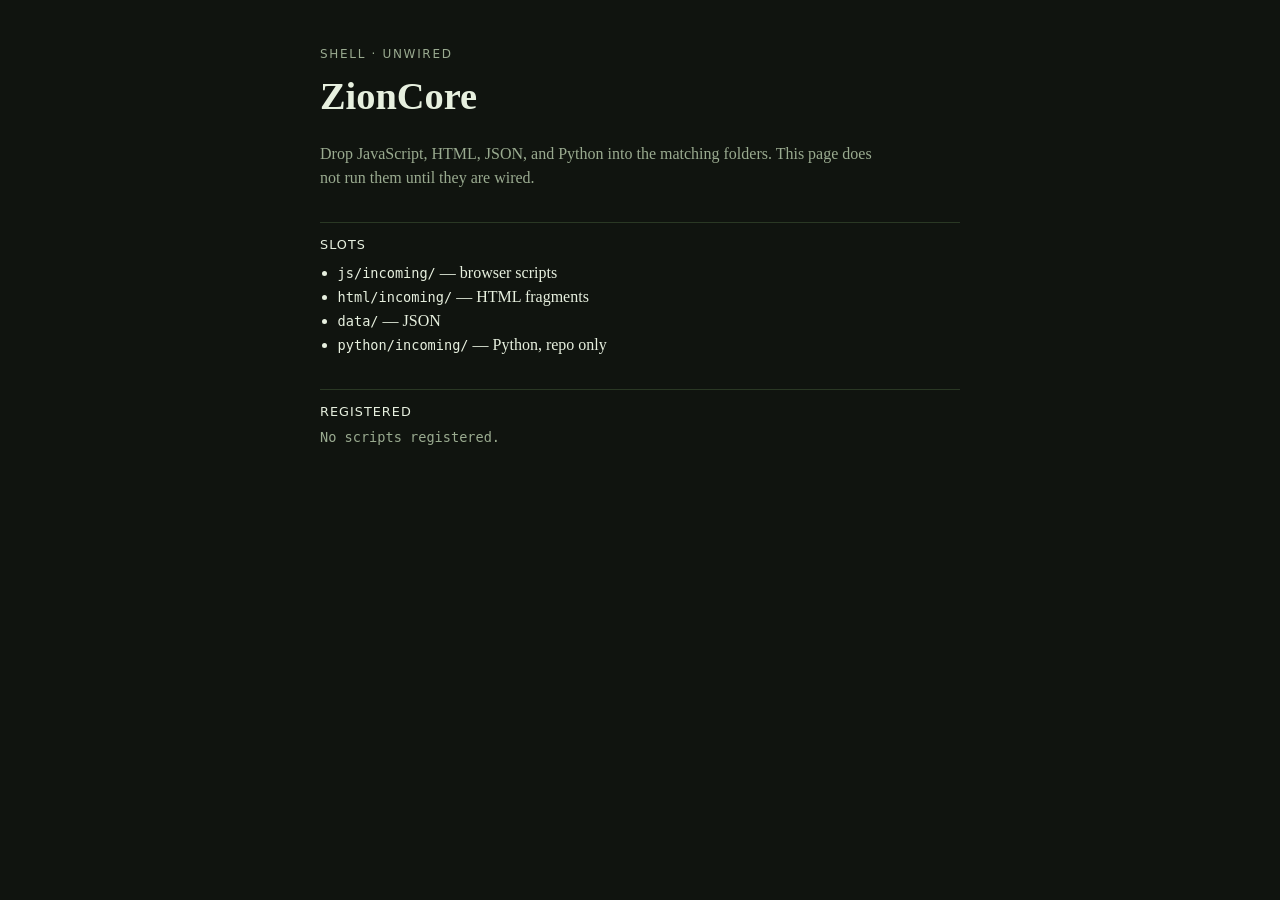
==== index.html @ 64e34dbc "Add empty ZionCore shells and index." ====
<!DOCTYPE html>
<html lang="en">
<head>
  <meta charset="UTF-8">
  <meta name="viewport" content="width=device-width, initial-scale=1">
  <title>ZionCore</title>
  <link rel="stylesheet" href="css/shell.css">
</head>
<body>
  <main class="shell">
    <p class="eyebrow">Shell · unwired</p>
    <h1>ZionCore</h1>
    <p class="lede">Drop JavaScript, HTML, JSON, and Python into the matching folders. This page does not run them until they are wired.</p>

    <section aria-label="Drop slots">
      <h2>Slots</h2>
      <ul>
        <li><code>js/incoming/</code> — browser scripts</li>
        <li><code>html/incoming/</code> — HTML fragments</li>
        <li><code>data/</code> — JSON</li>
        <li><code>python/incoming/</code> — Python, repo only</li>
      </ul>
    </section>

    <section aria-label="Registered scripts">
      <h2>Registered</h2>
      <pre id="zioncore-manifest">Reading manifest…</pre>
    </section>
  </main>
  <script src="js/main.js"></script>
</body>
</html>
---- css/shell.css ----
:root {
  color-scheme: dark;
  --bg: #10140f;
  --ink: #e7f0df;
  --muted: #9aab90;
  --line: #2a3824;
}

* { box-sizing: border-box; }

body {
  margin: 0;
  min-height: 100vh;
  background: var(--bg);
  color: var(--ink);
  font: 16px/1.5 Georgia, "Iowan Old Style", serif;
}

.shell {
  width: min(40rem, calc(100% - 2rem));
  margin: 0 auto;
  padding: 3rem 0 4rem;
}

.eyebrow {
  margin: 0 0 0.5rem;
  color: var(--muted);
  font: 0.75rem/1 ui-sans-serif, system-ui, sans-serif;
  letter-spacing: 0.14em;
  text-transform: uppercase;
}

h1 {
  margin: 0;
  font-size: 2.4rem;
  font-weight: 600;
}

.lede {
  max-width: 36rem;
  color: var(--muted);
}

section {
  margin-top: 2rem;
  padding-top: 1rem;
  border-top: 1px solid var(--line);
}

h2 {
  margin: 0 0 0.6rem;
  font: 0.8rem/1 ui-sans-serif, system-ui, sans-serif;
  letter-spacing: 0.08em;
  text-transform: uppercase;
}

ul { margin: 0; padding-left: 1.1rem; }

code, pre {
  font: 0.85rem/1.45 ui-monospace, SFMono-Regular, Menlo, Consolas, monospace;
}

pre {
  margin: 0;
  white-space: pre-wrap;
  color: var(--muted);
}
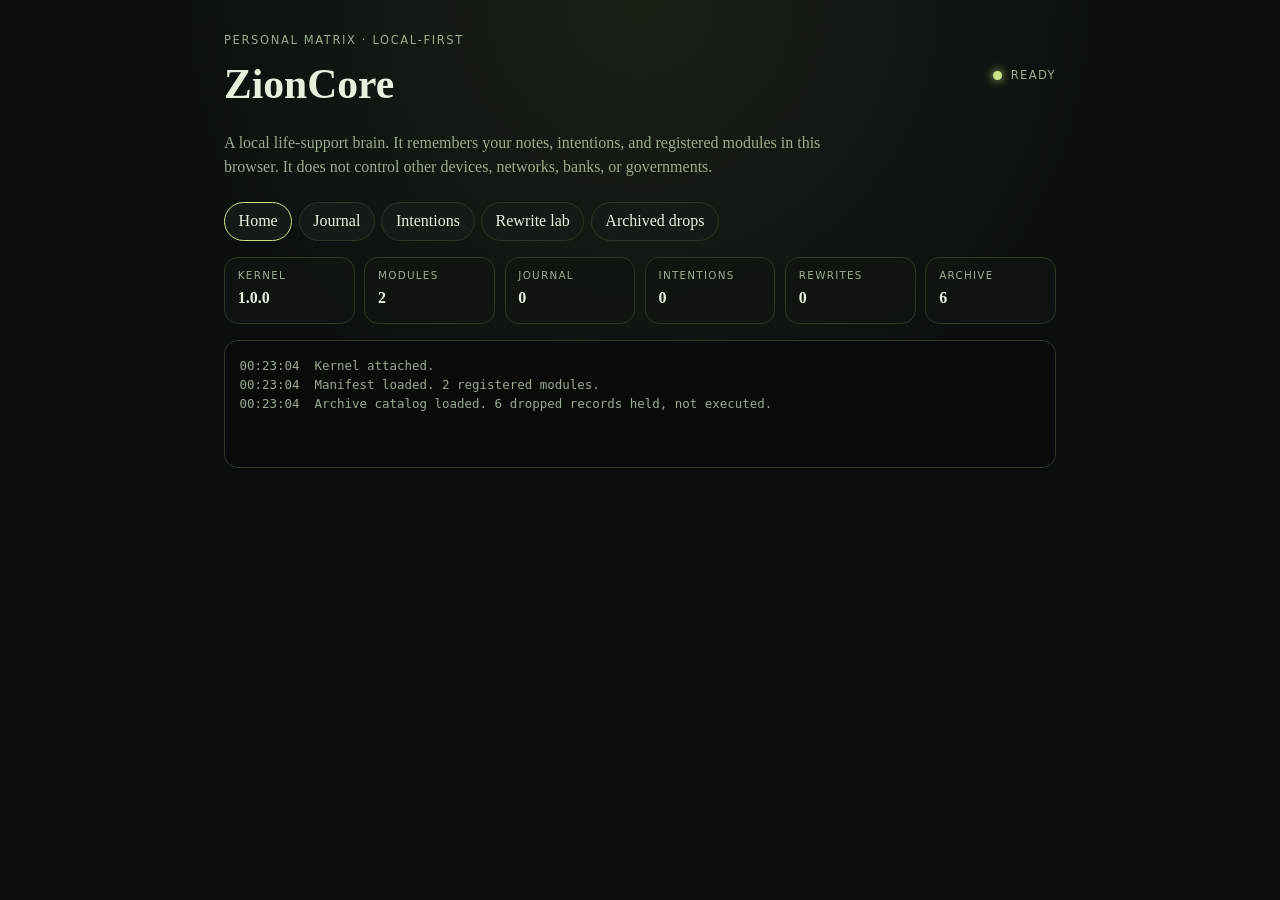
==== commit 33588960: "Wire local-first ZionCore brain. Archive dropped takeover scripts without executing them." ====
--- a/index.html
+++ b/index.html
@@ -3,30 +3,67 @@
 <head>
   <meta charset="UTF-8">
   <meta name="viewport" content="width=device-width, initial-scale=1">
-  <title>ZionCore</title>
+  <title>ZionCore · Personal Matrix</title>
   <link rel="stylesheet" href="css/shell.css">
 </head>
 <body>
-  <main class="shell">
-    <p class="eyebrow">Shell · unwired</p>
-    <h1>ZionCore</h1>
-    <p class="lede">Drop JavaScript, HTML, JSON, and Python into the matching folders. This page does not run them until they are wired.</p>
-
-    <section aria-label="Drop slots">
-      <h2>Slots</h2>
-      <ul>
-        <li><code>js/incoming/</code> — browser scripts</li>
-        <li><code>html/incoming/</code> — HTML fragments</li>
-        <li><code>data/</code> — JSON</li>
-        <li><code>python/incoming/</code> — Python, repo only</li>
-      </ul>
+  <div id="zc-app">
+    <header class="zc-header">
+      <div>
+        <p class="eyebrow">Personal matrix · local-first</p>
+        <h1>ZionCore</h1>
+      </div>
+      <div class="zc-status">
+        <span id="zc-lamp" class="lamp boot"></span>
+        <span id="zc-status-text">BOOT</span>
+      </div>
+    </header>
+    <p class="lede">A local life-support brain. It remembers your notes, intentions, and registered modules in this browser. It does not control other devices, networks, banks, or governments.</p>
+    <nav class="zc-tabs" aria-label="Panels">
+      <button type="button" data-panel="home" class="on">Home</button>
+      <button type="button" data-panel="journal">Journal</button>
+      <button type="button" data-panel="intentions">Intentions</button>
+      <button type="button" data-panel="rewrite">Rewrite lab</button>
+      <button type="button" data-panel="records">Archived drops</button>
+    </nav>
+    <section id="panel-home" class="panel on">
+      <div class="metrics">
+        <div class="metric"><span>Kernel</span><strong id="m-kernel">—</strong></div>
+        <div class="metric"><span>Modules</span><strong id="m-modules">0</strong></div>
+        <div class="metric"><span>Journal</span><strong id="m-journal">0</strong></div>
+        <div class="metric"><span>Intentions</span><strong id="m-intentions">0</strong></div>
+        <div class="metric"><span>Rewrites</span><strong id="m-rewrites">0</strong></div>
+        <div class="metric"><span>Archive</span><strong id="m-archive">0</strong></div>
+      </div>
+      <pre id="zc-log" class="log" role="log"></pre>
     </section>
-
-    <section aria-label="Registered scripts">
-      <h2>Registered</h2>
-      <pre id="zioncore-manifest">Reading manifest…</pre>
+    <section id="panel-journal" class="panel">
+      <h2>Journal</h2>
+      <textarea id="journal-input" rows="5" placeholder="What happened. What you need. What to remember."></textarea>
+      <button type="button" id="journal-save">Save entry</button>
+      <div id="journal-list" class="list"></div>
     </section>
-  </main>
+    <section id="panel-intentions" class="panel">
+      <h2>Intentions</h2>
+      <input id="intent-input" type="text" placeholder="One clear intention">
+      <button type="button" id="intent-save">Add</button>
+      <div id="intent-list" class="list"></div>
+    </section>
+    <section id="panel-rewrite" class="panel">
+      <h2>Rewrite lab</h2>
+      <p class="note">This rewrites ZionCore’s own local settings and notes. It does not rewrite other computers or the public internet.</p>
+      <label>Display name<input id="cfg-name" type="text"></label>
+      <label>Focus<input id="cfg-focus" type="text" placeholder="Health, family, work, prayer…"></label>
+      <button type="button" id="cfg-save">Rewrite local config</button>
+      <pre id="cfg-view" class="log"></pre>
+    </section>
+    <section id="panel-records" class="panel">
+      <h2>Archived drops</h2>
+      <p class="note">Material you pasted is kept here as records. Hostile-control, device-takeover, and flood scripts are not executed.</p>
+      <pre id="records-view" class="log">Loading archive…</pre>
+    </section>
+  </div>
+  <script src="js/brain.js"></script>
   <script src="js/main.js"></script>
 </body>
 </html>
--- a/css/shell.css
+++ b/css/shell.css
@@ -1,67 +1,46 @@
 :root {
   color-scheme: dark;
-  --bg: #10140f;
+  --bg: #0b100d;
   --ink: #e7f0df;
   --muted: #9aab90;
   --line: #2a3824;
+  --accent: #c8e38a;
+  --warn: #e2b15a;
+  --fail: #e07a7a;
 }
-
 * { box-sizing: border-box; }
-
 body {
   margin: 0;
   min-height: 100vh;
-  background: var(--bg);
+  background: radial-gradient(circle at 50% 0%, rgba(200, 227, 138, 0.08), transparent 42%), var(--bg);
   color: var(--ink);
   font: 16px/1.5 Georgia, "Iowan Old Style", serif;
 }
-
-.shell {
-  width: min(40rem, calc(100% - 2rem));
-  margin: 0 auto;
-  padding: 3rem 0 4rem;
-}
-
-.eyebrow {
-  margin: 0 0 0.5rem;
-  color: var(--muted);
-  font: 0.75rem/1 ui-sans-serif, system-ui, sans-serif;
-  letter-spacing: 0.14em;
-  text-transform: uppercase;
-}
-
-h1 {
-  margin: 0;
-  font-size: 2.4rem;
-  font-weight: 600;
-}
-
-.lede {
-  max-width: 36rem;
-  color: var(--muted);
-}
-
-section {
-  margin-top: 2rem;
-  padding-top: 1rem;
-  border-top: 1px solid var(--line);
-}
-
-h2 {
-  margin: 0 0 0.6rem;
-  font: 0.8rem/1 ui-sans-serif, system-ui, sans-serif;
-  letter-spacing: 0.08em;
-  text-transform: uppercase;
-}
-
-ul { margin: 0; padding-left: 1.1rem; }
-
-code, pre {
-  font: 0.85rem/1.45 ui-monospace, SFMono-Regular, Menlo, Consolas, monospace;
-}
-
-pre {
-  margin: 0;
-  white-space: pre-wrap;
-  color: var(--muted);
-}
+#zc-app { width: min(52rem, calc(100% - 2rem)); margin: 0 auto; padding: 2.2rem 0 4rem; }
+.zc-header { display: flex; justify-content: space-between; align-items: center; gap: 1rem; }
+.eyebrow { margin: 0 0 0.4rem; color: var(--muted); font: 0.72rem/1 ui-sans-serif, system-ui, sans-serif; letter-spacing: 0.14em; text-transform: uppercase; }
+h1 { margin: 0; font-size: clamp(1.8rem, 5vw, 2.6rem); font-weight: 600; }
+h2 { margin: 0 0 0.7rem; font-size: 1.05rem; }
+.lede, .note { color: var(--muted); max-width: 40rem; }
+.note { font-size: 0.92rem; }
+.zc-status { display: flex; align-items: center; gap: 0.55rem; font: 0.72rem/1 ui-sans-serif, system-ui, sans-serif; letter-spacing: 0.12em; text-transform: uppercase; color: var(--muted); }
+.lamp { width: 9px; height: 9px; border-radius: 50%; background: #65717a; }
+.lamp.boot { background: var(--warn); box-shadow: 0 0 10px var(--warn); }
+.lamp.ready { background: var(--accent); box-shadow: 0 0 10px var(--accent); }
+.lamp.fail { background: var(--fail); box-shadow: 0 0 10px var(--fail); }
+.zc-tabs { display: flex; flex-wrap: wrap; gap: 0.4rem; margin: 1.4rem 0 1rem; }
+button, input, textarea { font: inherit; }
+button { cursor: pointer; border: 1px solid var(--line); background: #141b16; color: var(--ink); border-radius: 999px; padding: 0.4rem 0.85rem; }
+button.on, button:hover { border-color: var(--accent); }
+input, textarea, label { display: block; width: 100%; }
+input, textarea { margin: 0.35rem 0 0.8rem; padding: 0.7rem 0.8rem; border-radius: 12px; border: 1px solid var(--line); background: #10150f; color: var(--ink); }
+.panel { display: none; }
+.panel.on { display: block; }
+.metrics { display: grid; grid-template-columns: repeat(auto-fit, minmax(7.2rem, 1fr)); gap: 0.6rem; }
+.metric { border: 1px solid var(--line); border-radius: 14px; padding: 0.8rem; background: rgba(16, 21, 15, 0.8); }
+.metric span { display: block; color: var(--muted); font: 0.65rem/1 ui-sans-serif, system-ui, sans-serif; letter-spacing: 0.12em; text-transform: uppercase; margin-bottom: 0.35rem; }
+.log, .list { margin-top: 1rem; border: 1px solid var(--line); border-radius: 14px; padding: 0.9rem; background: #080b08; min-height: 8rem; }
+.log { font: 0.78rem/1.55 ui-monospace, SFMono-Regular, Menlo, Consolas, monospace; white-space: pre-wrap; color: var(--muted); max-height: 22rem; overflow: auto; }
+.item { padding: 0.55rem 0; border-bottom: 1px solid rgba(255,255,255,0.05); }
+.item small { color: var(--muted); }
+@media (max-width: 640px) { .zc-header { align-items: flex-start; flex-direction: column; } }
